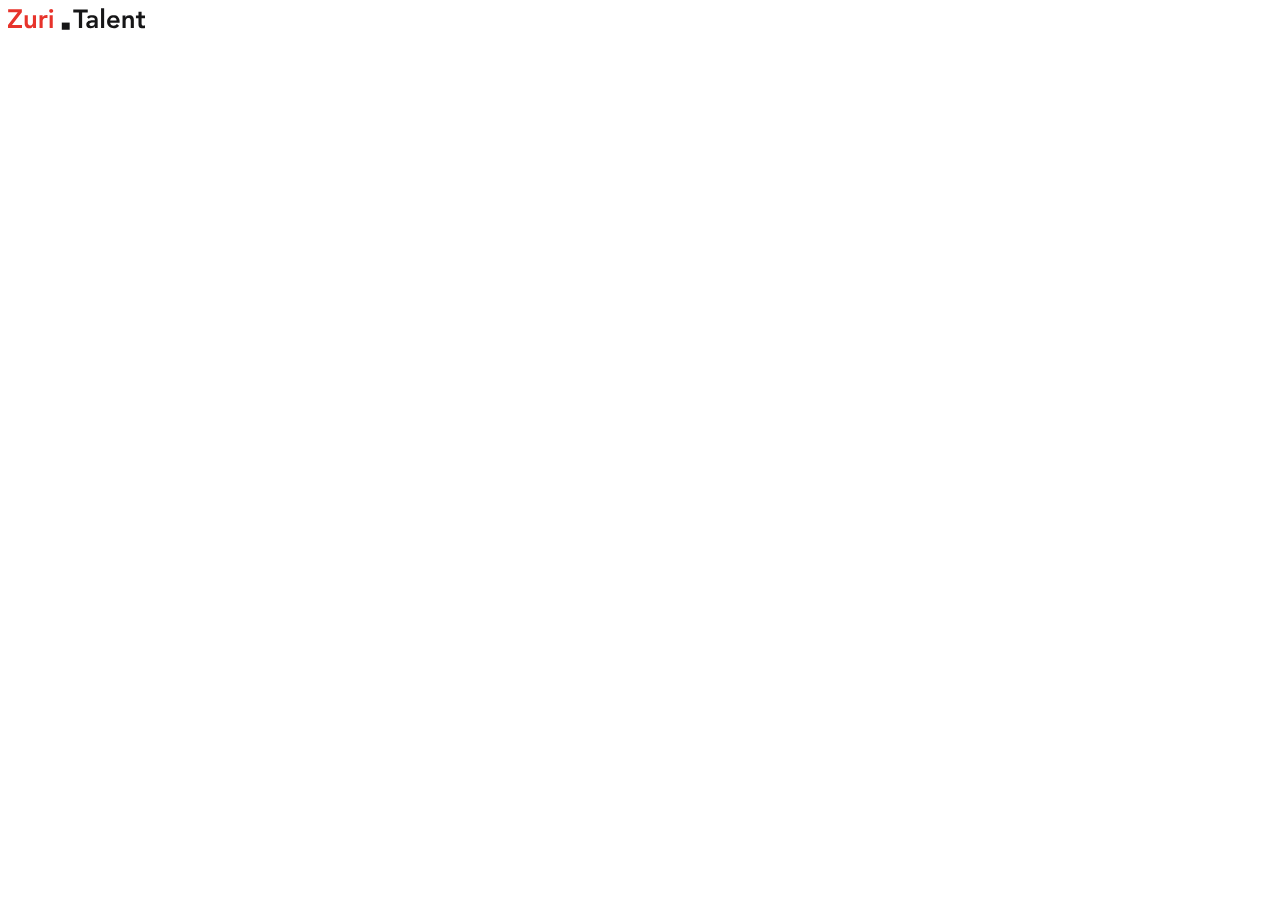
==== Pages/experience.html @ 554e8174 "Add files via upload" ====
<!DOCTYPE html>
<html lang="en">
  <head>
    <meta charset="UTF-8" />
    <meta http-equiv="X-UA-Compatible" content="IE=edge" />
    <meta name="viewport" content="width=device-width, initial-scale=1.0" />
    <title>talent.zuri.team</title>
    <link rel="stylesheet" href="../css/experience.css" />
  </head>
  <body>
    <header>
      <img src="../images/logo2.svg" alt="" />
    </header>
  </body>
</html>
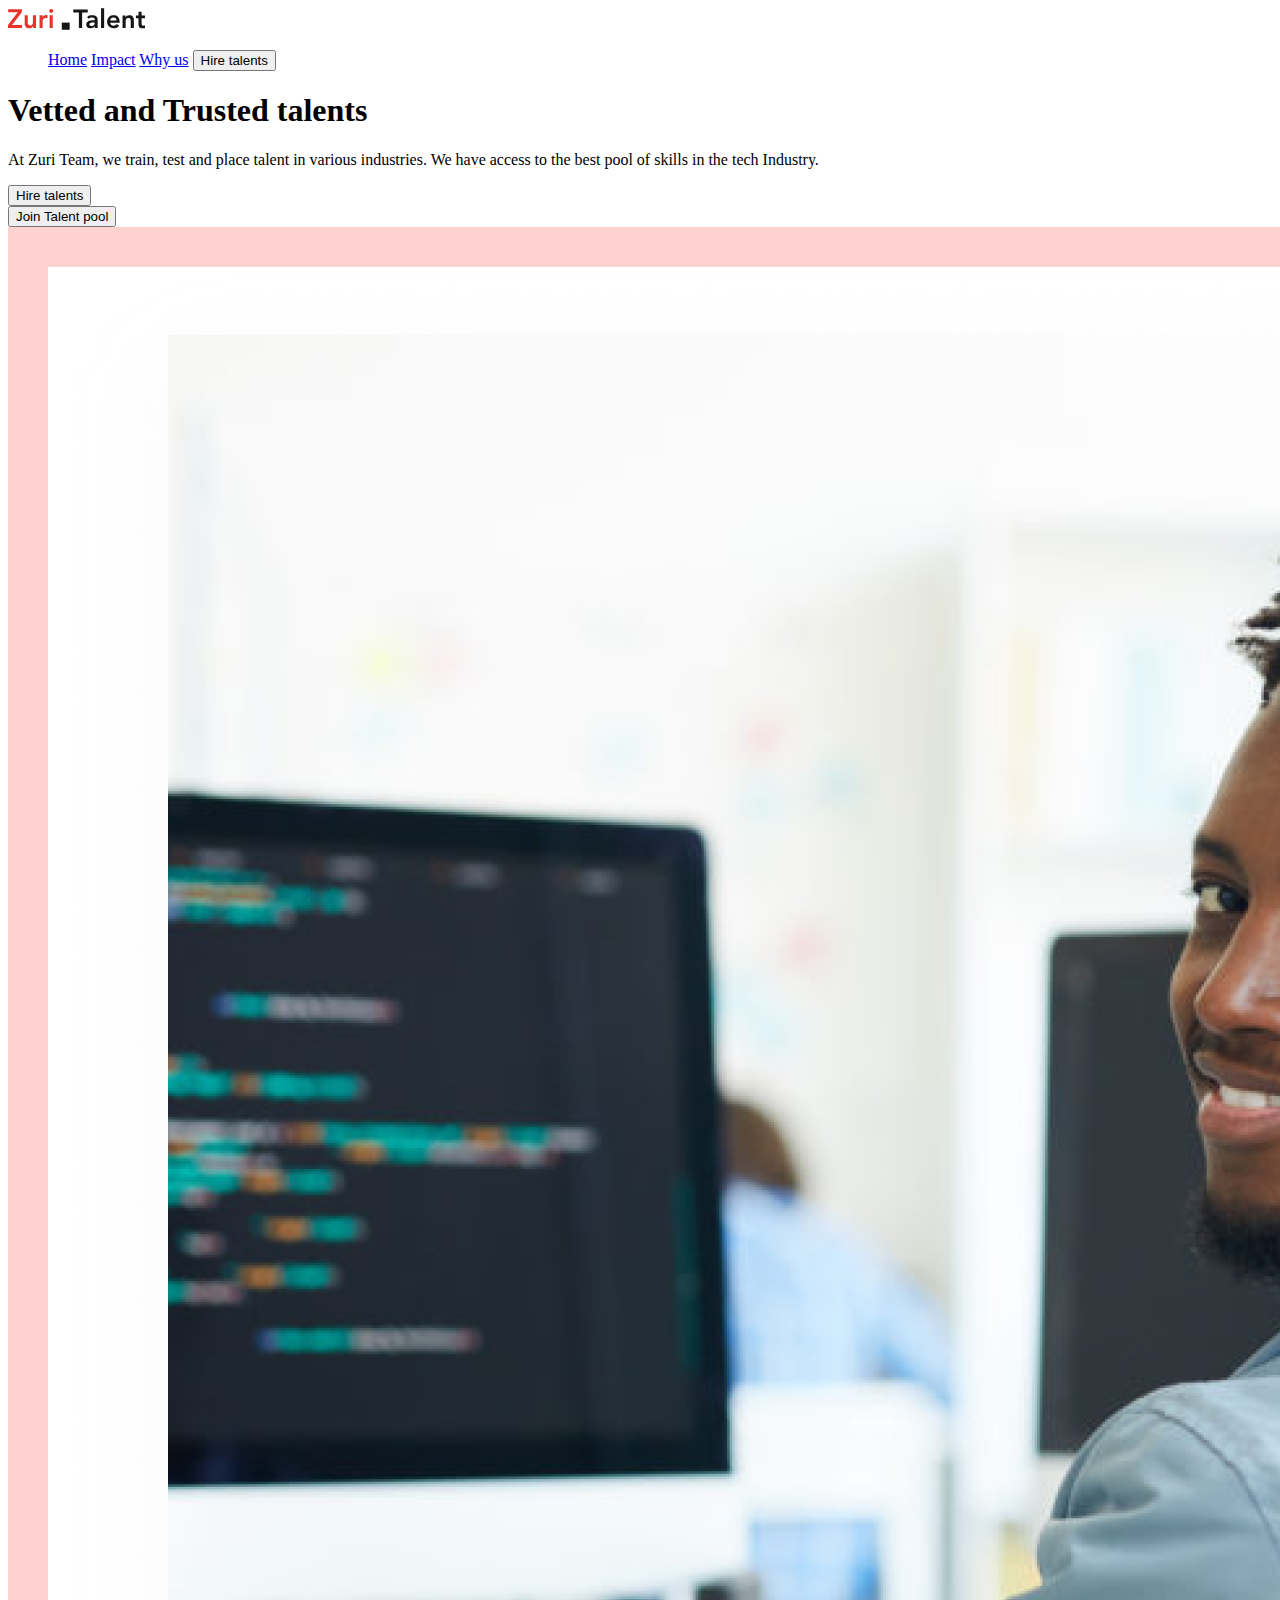
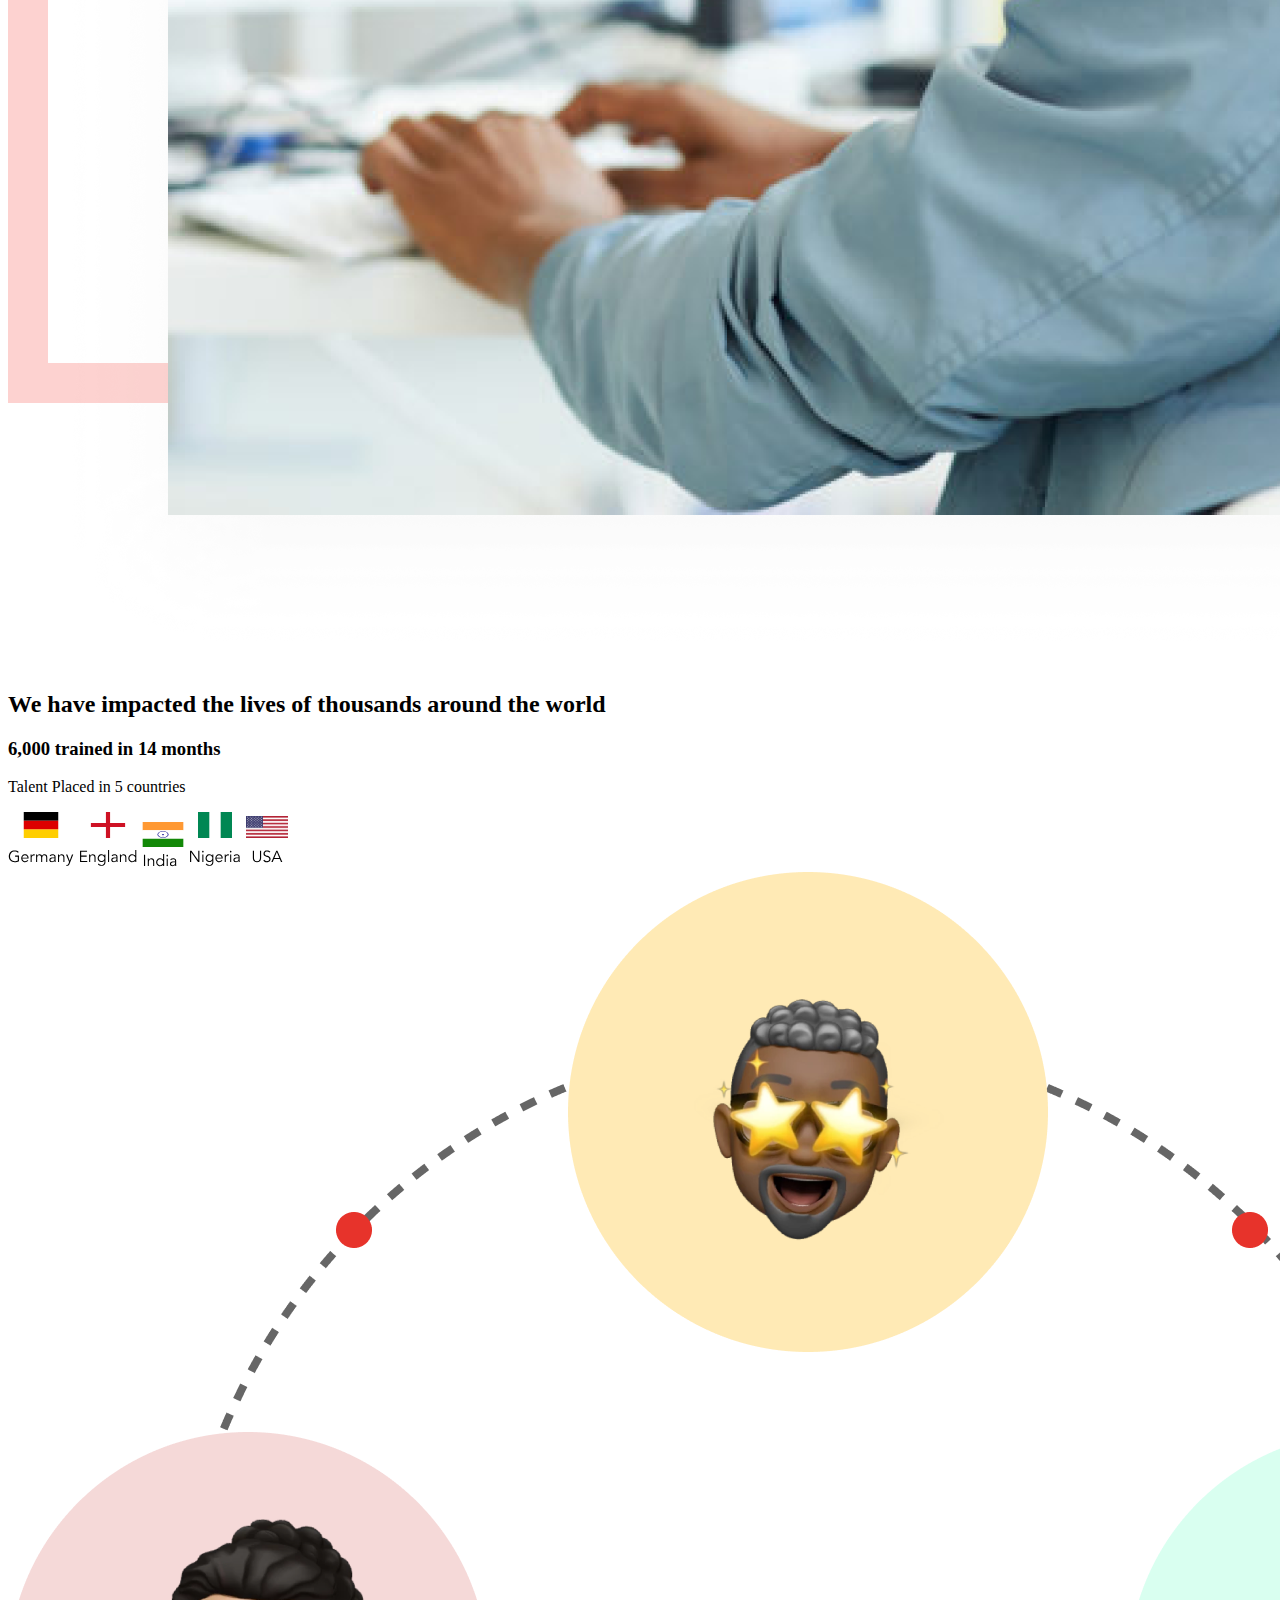
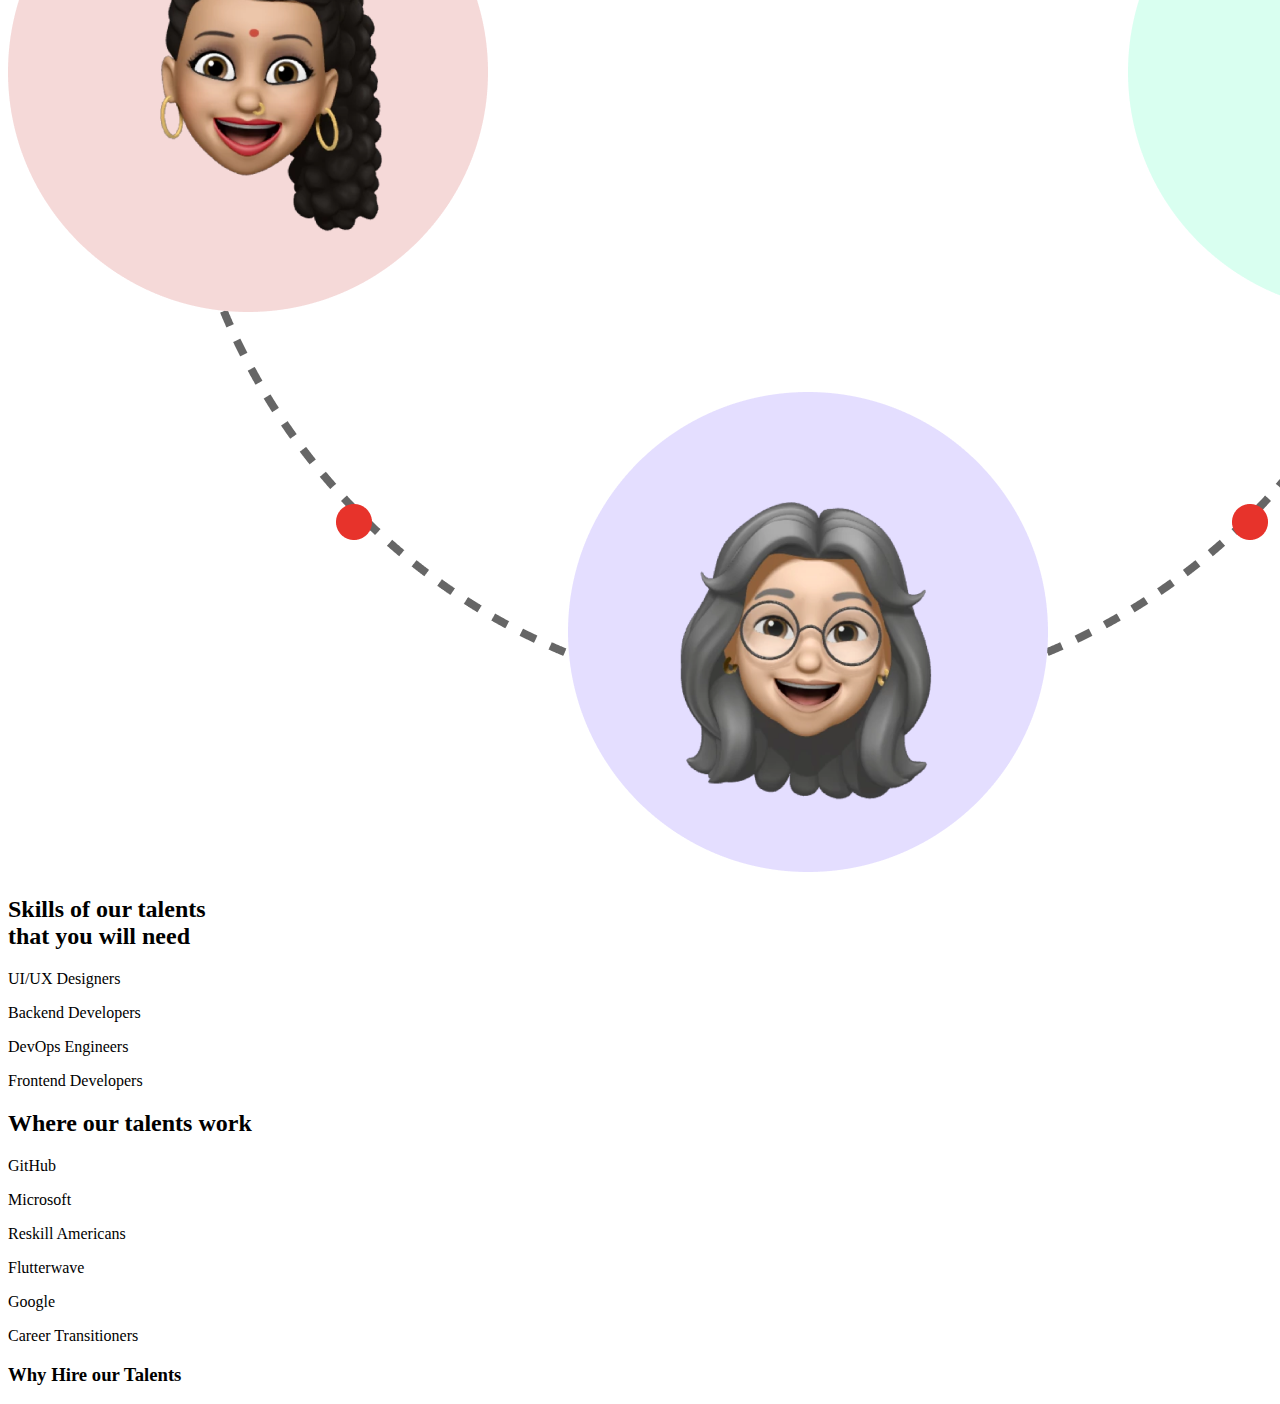
==== commit c8e3b1c0: "Update experience.html" ====
--- a/Pages/experience.html
+++ b/Pages/experience.html
@@ -9,7 +9,112 @@
   </head>
   <body>
     <header>
-      <img src="../images/logo2.svg" alt="" />
+      <nav class="nav-bar">
+        <img src="../images/logo2.svg" alt="logo2" />
+        <ul class="nav-menu">
+          <a href="#" class="nav-item">Home</a>
+          <a href="#" class="nav-item">Impact</a>
+          <a href="#" class="nav-item">Why us</a>
+          <button class="hire1">Hire talents</button>
+        </ul>
+      </nav>
     </header>
+
+    <main>
+      <section class="intro">
+        <h1>Vetted and Trusted <span class="talent"> talents </span></h1>
+
+        <p>
+          At Zuri Team, we train, test and place talent in various industries.
+          We have access to the best pool of skills in the tech Industry.
+        </p>
+        <div class="buttons">
+          <div class="button1">
+            <button class="hire2">Hire talents</button>
+          </div>
+          <div>
+            <button class="join">Join Talent pool</button>
+          </div>
+        </div>
+        <img src="../images/section1.png" alt="section1" />
+      </section>
+
+      <section class="hero">
+        <div class="left-hero">
+          <div class="hero-description">
+            <h2>
+              We have impacted the lives of
+              <span class="thousands"> thousands </span>around the world
+            </h2>
+            <h3>6,000 trained in 14 months</h3>
+            <p>Talent Placed in 5 countries</p>
+          </div>
+
+          <div class="country">
+            <img src="../images/GER.svg" alt="germany" />
+            <img src="../images/ENG.svg" alt="england" />
+            <img src="../images/ind.svg" alt="indian" />
+            <img src="../images/NIG.svg" alt="nigeria" />
+            <img src="../images/ussa.svg" alt="usa" />
+          </div>
+        </div>
+
+        <div class="right-hero">
+          <img class="hero-image" src="../images/section2.png" alt="section2" />
+        </div>
+      </section>
+
+      <section class="talent">
+        <div class="talent-box">
+          <h2 class="talent-heading">
+            Skills of our <span> talents</span><br />
+            that you will need
+          </h2>
+          <div class="talent-blocks">
+            <div class="block1">
+              <p>UI/UX Designers</p>
+            </div>
+            <div class="block2">
+              <p>Backend Developers</p>
+            </div>
+            <div class="block3">
+              <p>DevOps Engineers</p>
+            </div>
+            <div class="block4">
+              <p>Frontend Developers</p>
+            </div>
+          </div>
+        </div>
+
+        <div class="talentWork">
+          <h2 class="talentWork-heading">Where our talents work</h2>
+          <div class="talentWork-blocks">
+            <div class="blockA">
+              <p>GitHub</p>
+            </div>
+            <div class="blockB">
+              <p>Microsoft</p>
+            </div>
+            <div class="blockC">
+              <p>Reskill Americans</p>
+            </div>
+            <div class="blockD">
+              <p>Flutterwave</p>
+            </div>
+            <div class="blockE">
+              <p>Google</p>
+            </div>
+            <div class="blockF">
+              <p>Career Transitioners</p>
+            </div>
+          </div>
+        </div>
+      </section>
+
+      <section class="whyHire">
+        <h3 class="whyHire-Para">Why Hire our Talents</h3>
+        <div class="whyHire-Grid"></div>
+      </section>
+    </main>
   </body>
 </html>
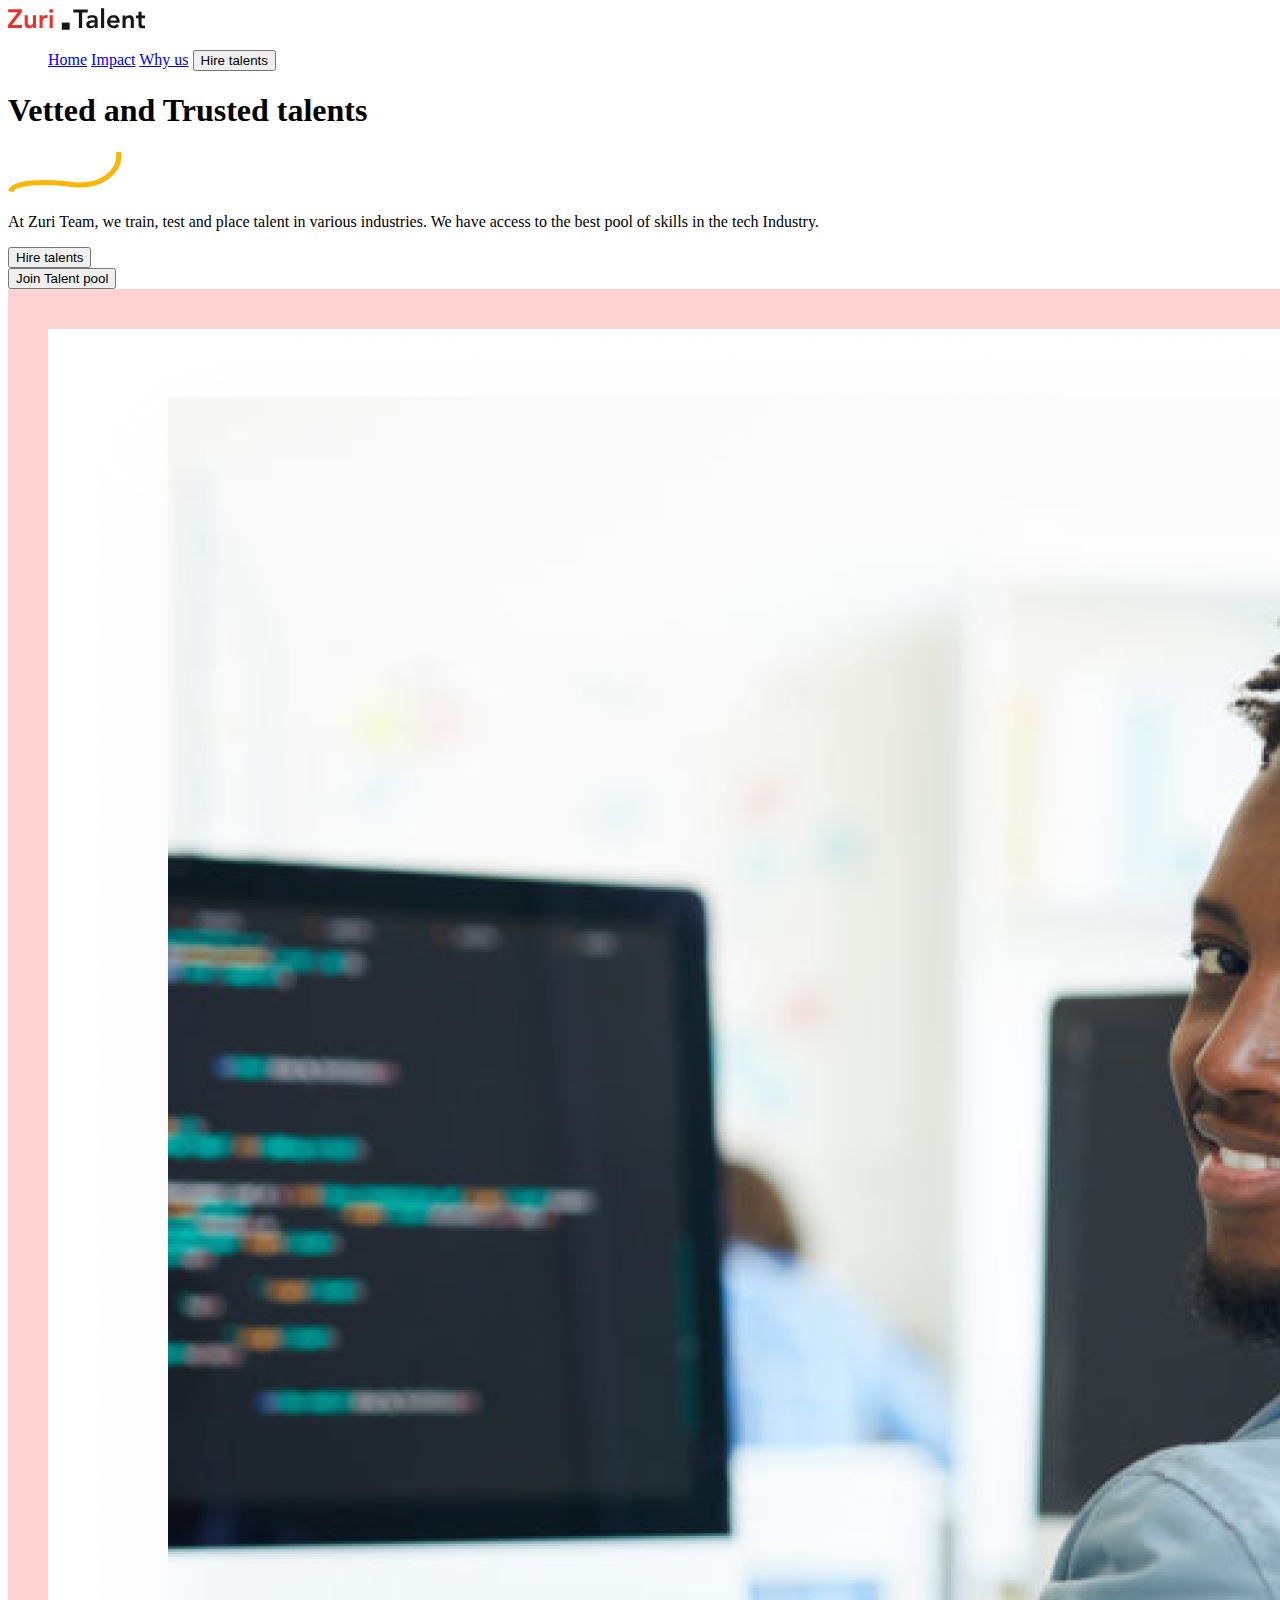
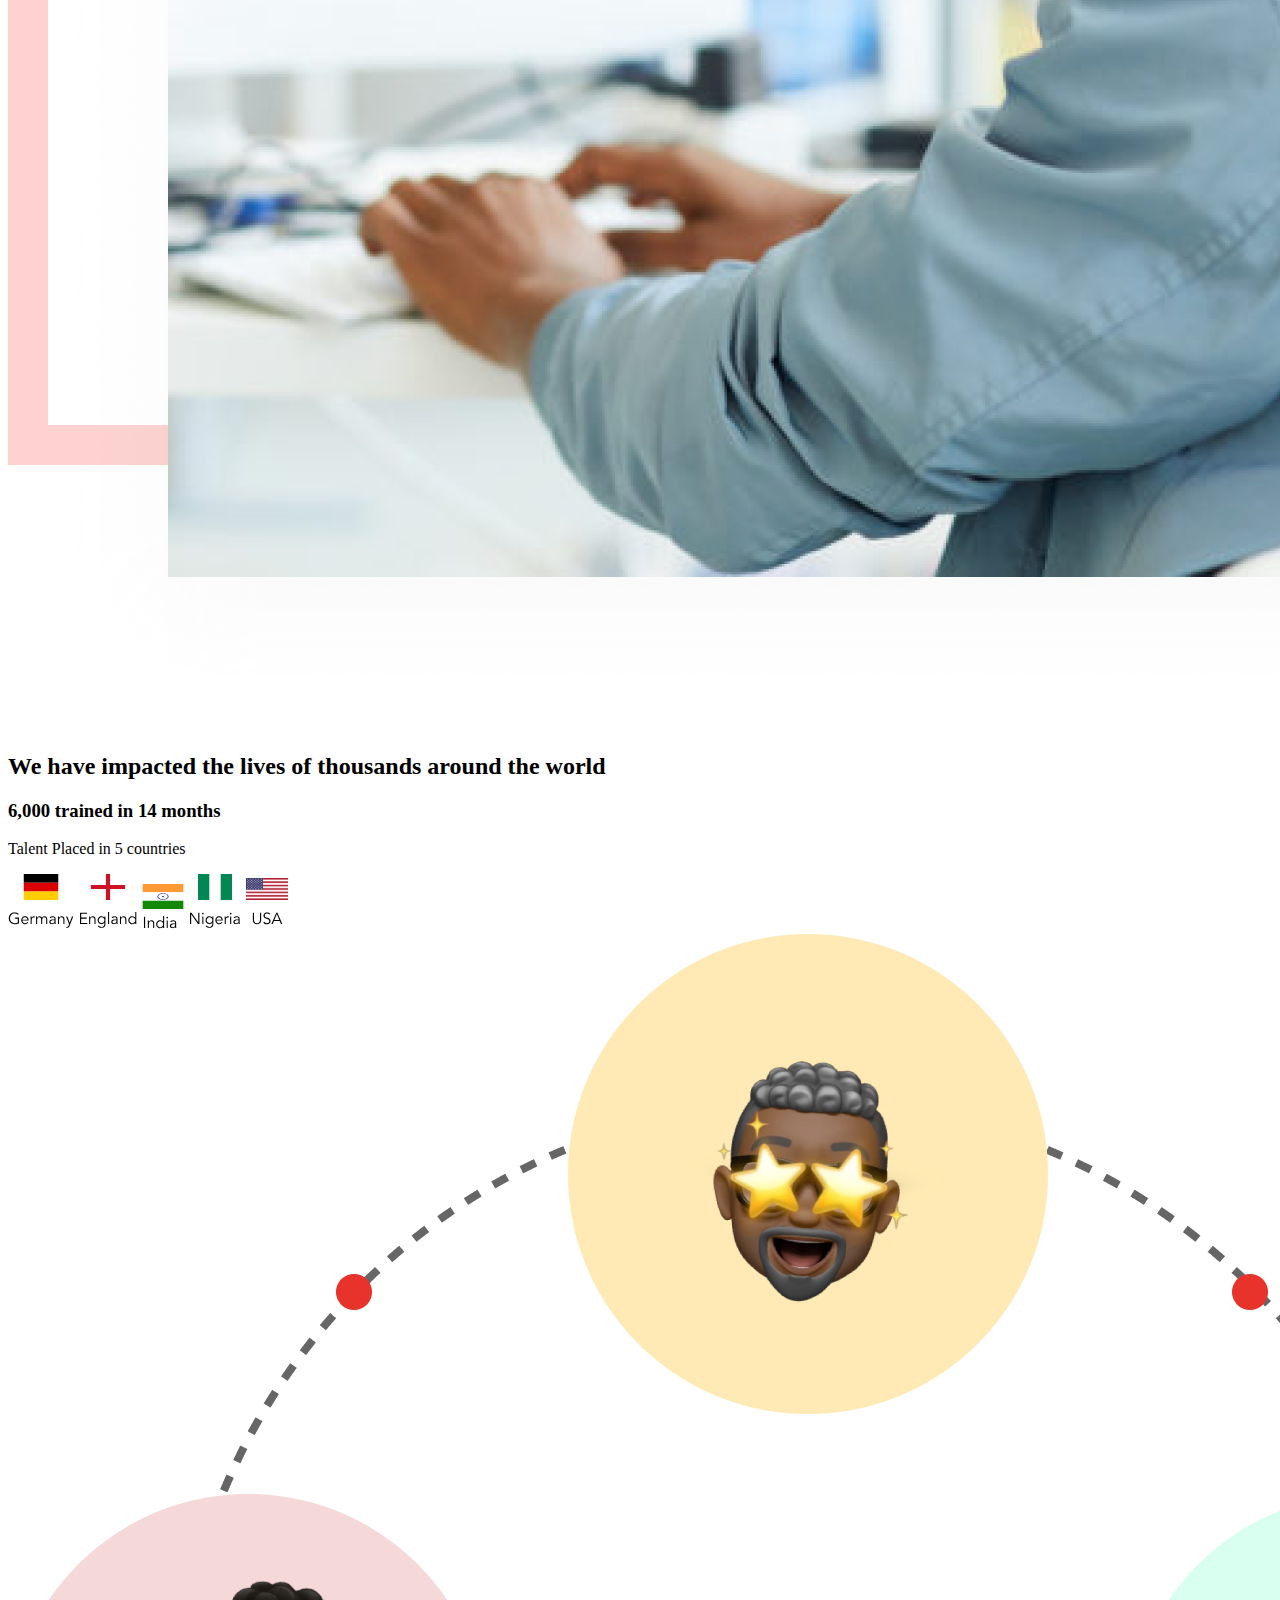
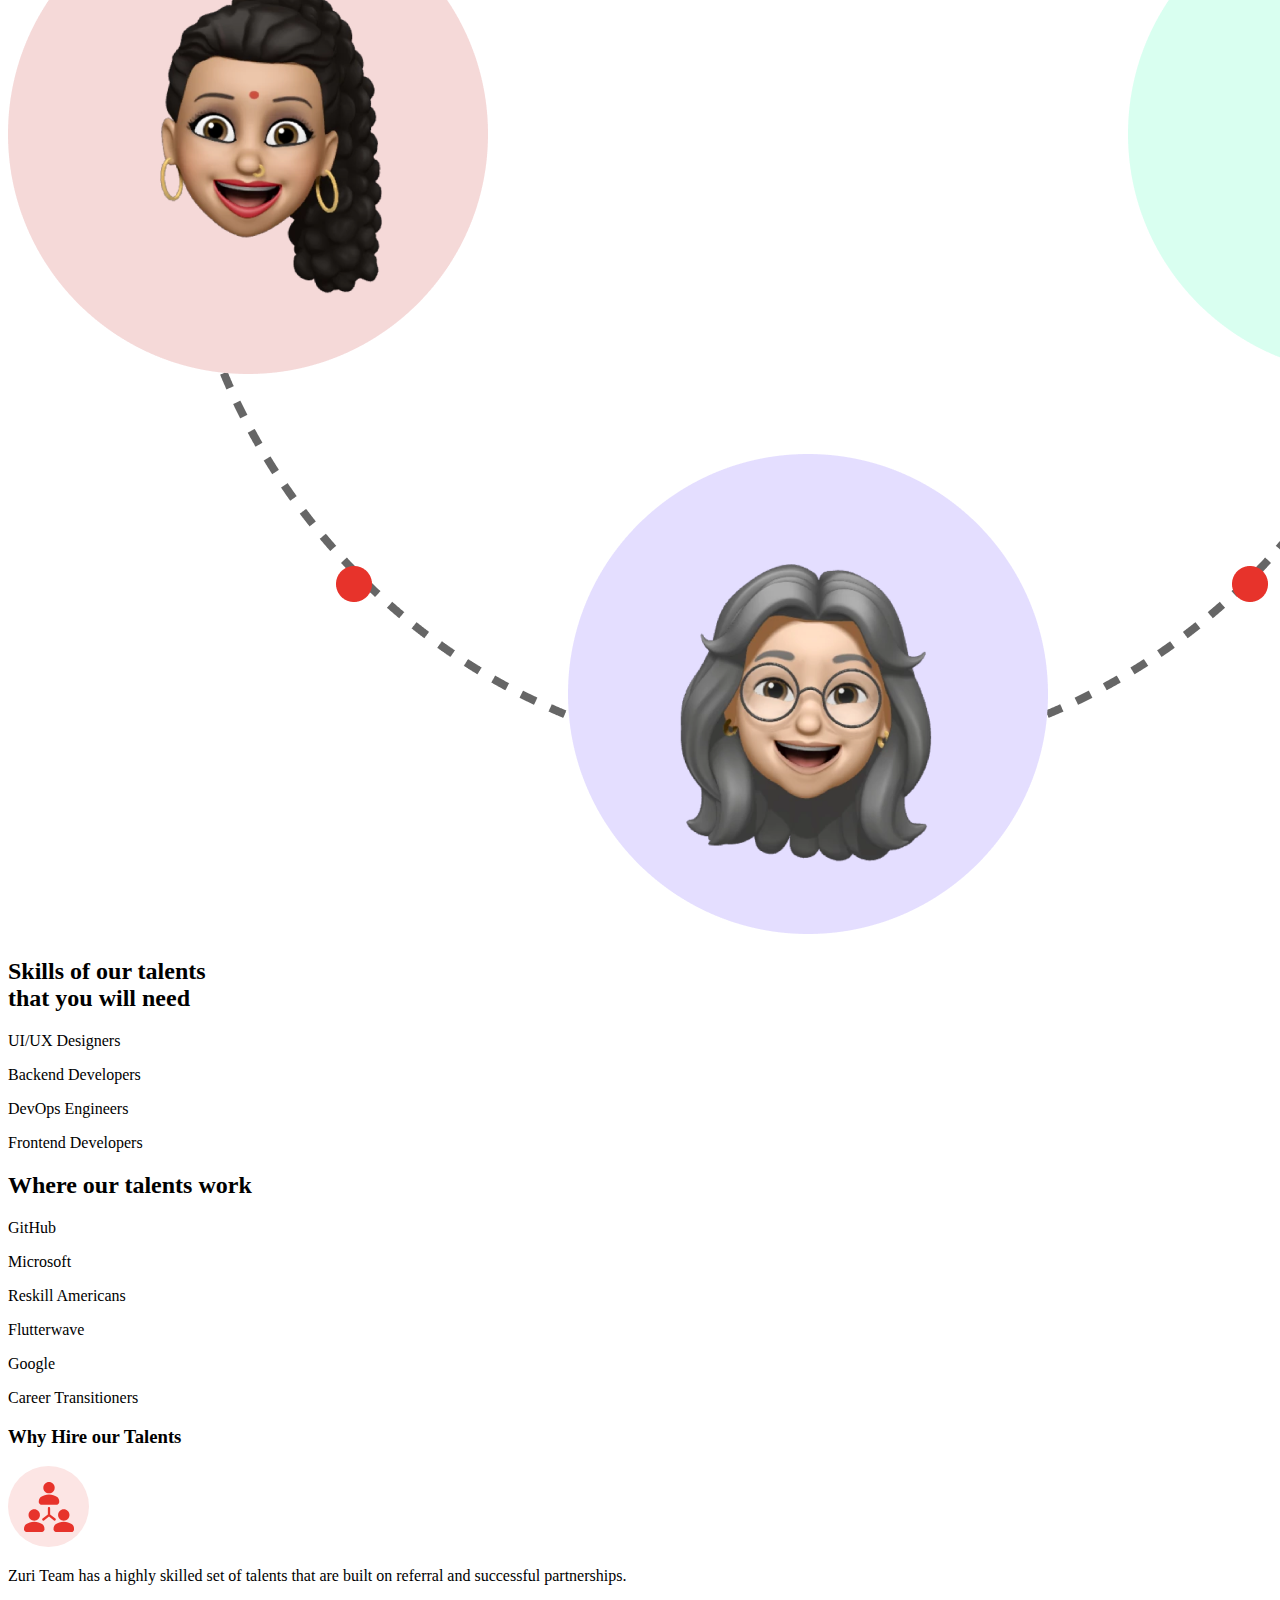
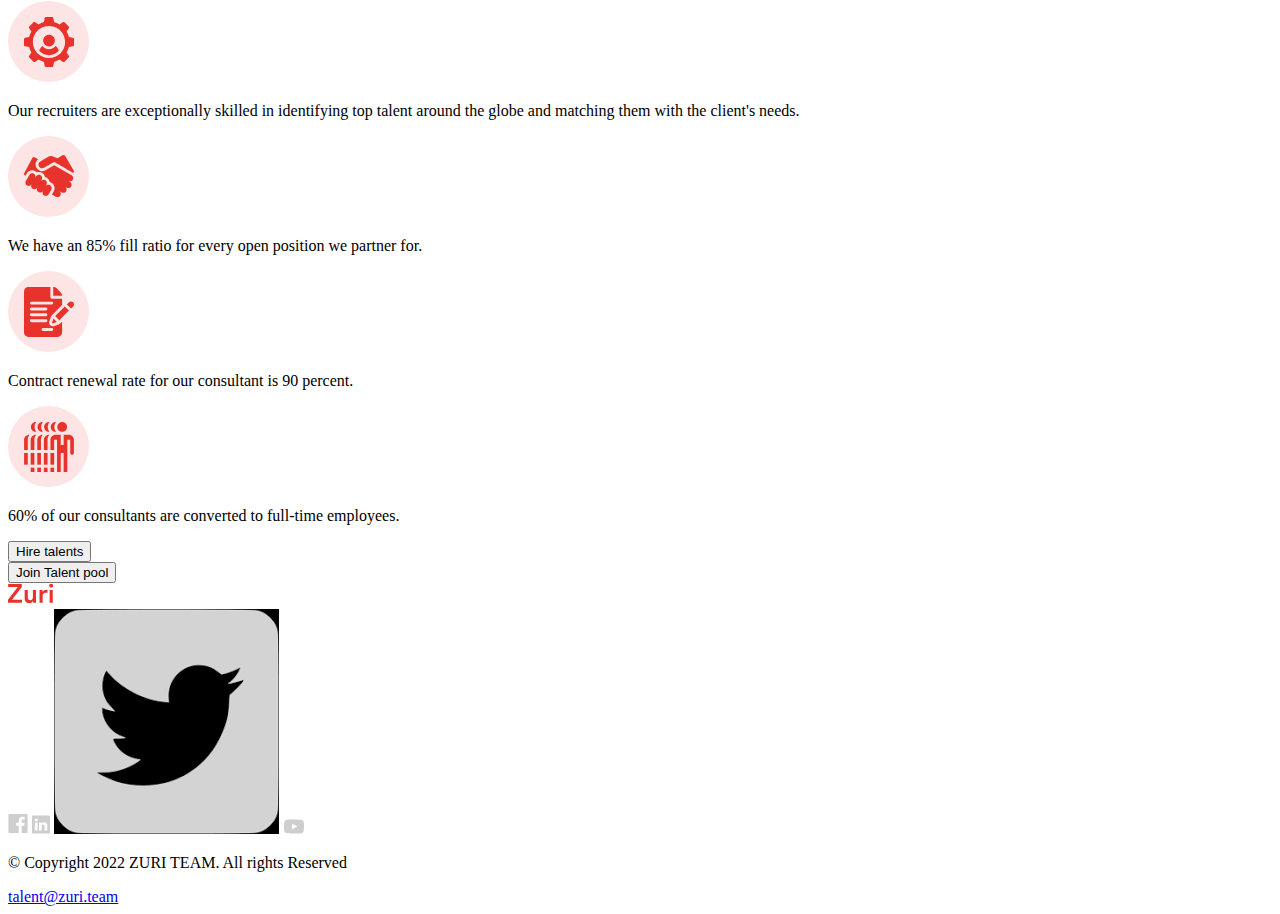
==== commit 10515bfb: "Update experience.html" ====
--- a/Pages/experience.html
+++ b/Pages/experience.html
@@ -5,14 +5,26 @@
     <meta http-equiv="X-UA-Compatible" content="IE=edge" />
     <meta name="viewport" content="width=device-width, initial-scale=1.0" />
     <title>talent.zuri.team</title>
+    <link
+      rel="icon"
+      href="https://talent.zuri.team/favicon.ico"
+      type="image/x-icon"
+    />
     <link rel="stylesheet" href="../css/experience.css" />
+    <link
+      rel="stylesheet"
+      href="https://cdnjs.cloudflare.com/ajax/libs/font-awesome/6.1.2/css/all.min.css"
+      integrity="sha512-1sCRPdkRXhBV2PBLUdRb4tMg1w2YPf37qatUFeS7zlBy7jJI8Lf4VHwWfZZfpXtYSLy85pkm9GaYVYMfw5BC1A=="
+      crossorigin="anonymous"
+      referrerpolicy="no-referrer"
+    />
   </head>
   <body>
     <header>
       <nav class="nav-bar">
         <img src="../images/logo2.svg" alt="logo2" />
         <ul class="nav-menu">
-          <a href="#" class="nav-item">Home</a>
+          <a href="#" class="nav-item1">Home</a>
           <a href="#" class="nav-item">Impact</a>
           <a href="#" class="nav-item">Why us</a>
           <button class="hire1">Hire talents</button>
@@ -22,21 +34,29 @@
 
     <main>
       <section class="intro">
-        <h1>Vetted and Trusted <span class="talent"> talents </span></h1>
-
-        <p>
-          At Zuri Team, we train, test and place talent in various industries.
-          We have access to the best pool of skills in the tech Industry.
-        </p>
-        <div class="buttons">
-          <div class="button1">
-            <button class="hire2">Hire talents</button>
-          </div>
-          <div>
-            <button class="join">Join Talent pool</button>
-          </div>
-        </div>
-        <img src="../images/section1.png" alt="section1" />
+        <div class="vetted">
+          <h1>Vetted and Trusted <span class="talent"> talents </span></h1>
+          <div class="thick">
+            <img src="../images/thick2.svg" alt="thick2" />
+          </div>
+          <p>
+            At Zuri Team, we train, test and place talent in various industries.
+            We have access to the best pool of skills in the tech Industry.
+          </p>
+          <div class="buttons">
+            <div class="button1">
+              <button class="hire2">Hire talents</button>
+            </div>
+            <div>
+              <button class="join">Join Talent pool</button>
+            </div>
+          </div>
+        </div>
+        <img
+          class="section-image"
+          src="../images/section1.png"
+          alt="section1"
+        />
       </section>
 
       <section class="hero">
@@ -113,8 +133,80 @@
 
       <section class="whyHire">
         <h3 class="whyHire-Para">Why Hire our Talents</h3>
-        <div class="whyHire-Grid"></div>
-      </section>
+        <div class="whyHire-Grid">
+          <div class="people">
+            <img src="../images/people.svg" alt="people" />
+            <p>
+              Zuri Team has a highly skilled set of talents that are built on
+              referral and successful partnerships.
+            </p>
+          </div>
+
+          <div class="mech">
+            <img src="../images/mech.svg" alt="mech" />
+            <p>
+              Our recruiters are exceptionally skilled in identifying top talent
+              around the globe and matching them with the client's needs.
+            </p>
+          </div>
+
+          <div class="hand">
+            <img src="../images/hand (1).svg" alt="hand" />
+            <p>
+              We have an 85% fill ratio for every open position we partner for.
+            </p>
+          </div>
+
+          <div class="write">
+            <img src="../images/write.svg" alt="write" />
+            <p>Contract renewal rate for our consultant is 90 percent.</p>
+          </div>
+
+          <div class="many">
+            <img src="../images/many.svg" alt="many" />
+            <p>60% of our consultants are converted to full-time employees.</p>
+          </div>
+        </div>
+      </section>
+
+      <div class="buttons">
+        <div class="button1">
+          <button class="hire2">Hire talents</button>
+        </div>
+        <div>
+          <button class="join">Join Talent pool</button>
+        </div>
+      </div>
     </main>
+
+    <footer>
+      <section class="foot1">
+        <div class="foot-logo">
+          <img src="../images/logo (1).svg" alt="logo" />
+        </div>
+
+        <div class="foot-icon">
+          <a href="https://web.facebook.com/thezuriteam">
+            <img src="../images/facebook.svg" alt="facebook"
+          /></a>
+          <a href="https://zuri.team/#"
+            ><img src="../images/linkd.svg" alt="linkedin"
+          /></a>
+          <a href="https://twitter.com/theZuriTeam">
+            <img src="../images/twit.png" alt="twitter"
+          /></a>
+          <a href="#"><img src="../images/youtube.svg" alt="youtube" /></a>
+        </div>
+      </section>
+
+      <section class="foot2">
+        <div class="copyright">
+          <p>&copy; Copyright 2022 ZURI TEAM. All rights Reserved</p>
+        </div>
+        <div class="site">
+          <a href="mailto:talent@zuri.team">talent@zuri.team</a>
+        </div>
+      </section>
+    </footer>
   </body>
 </html>
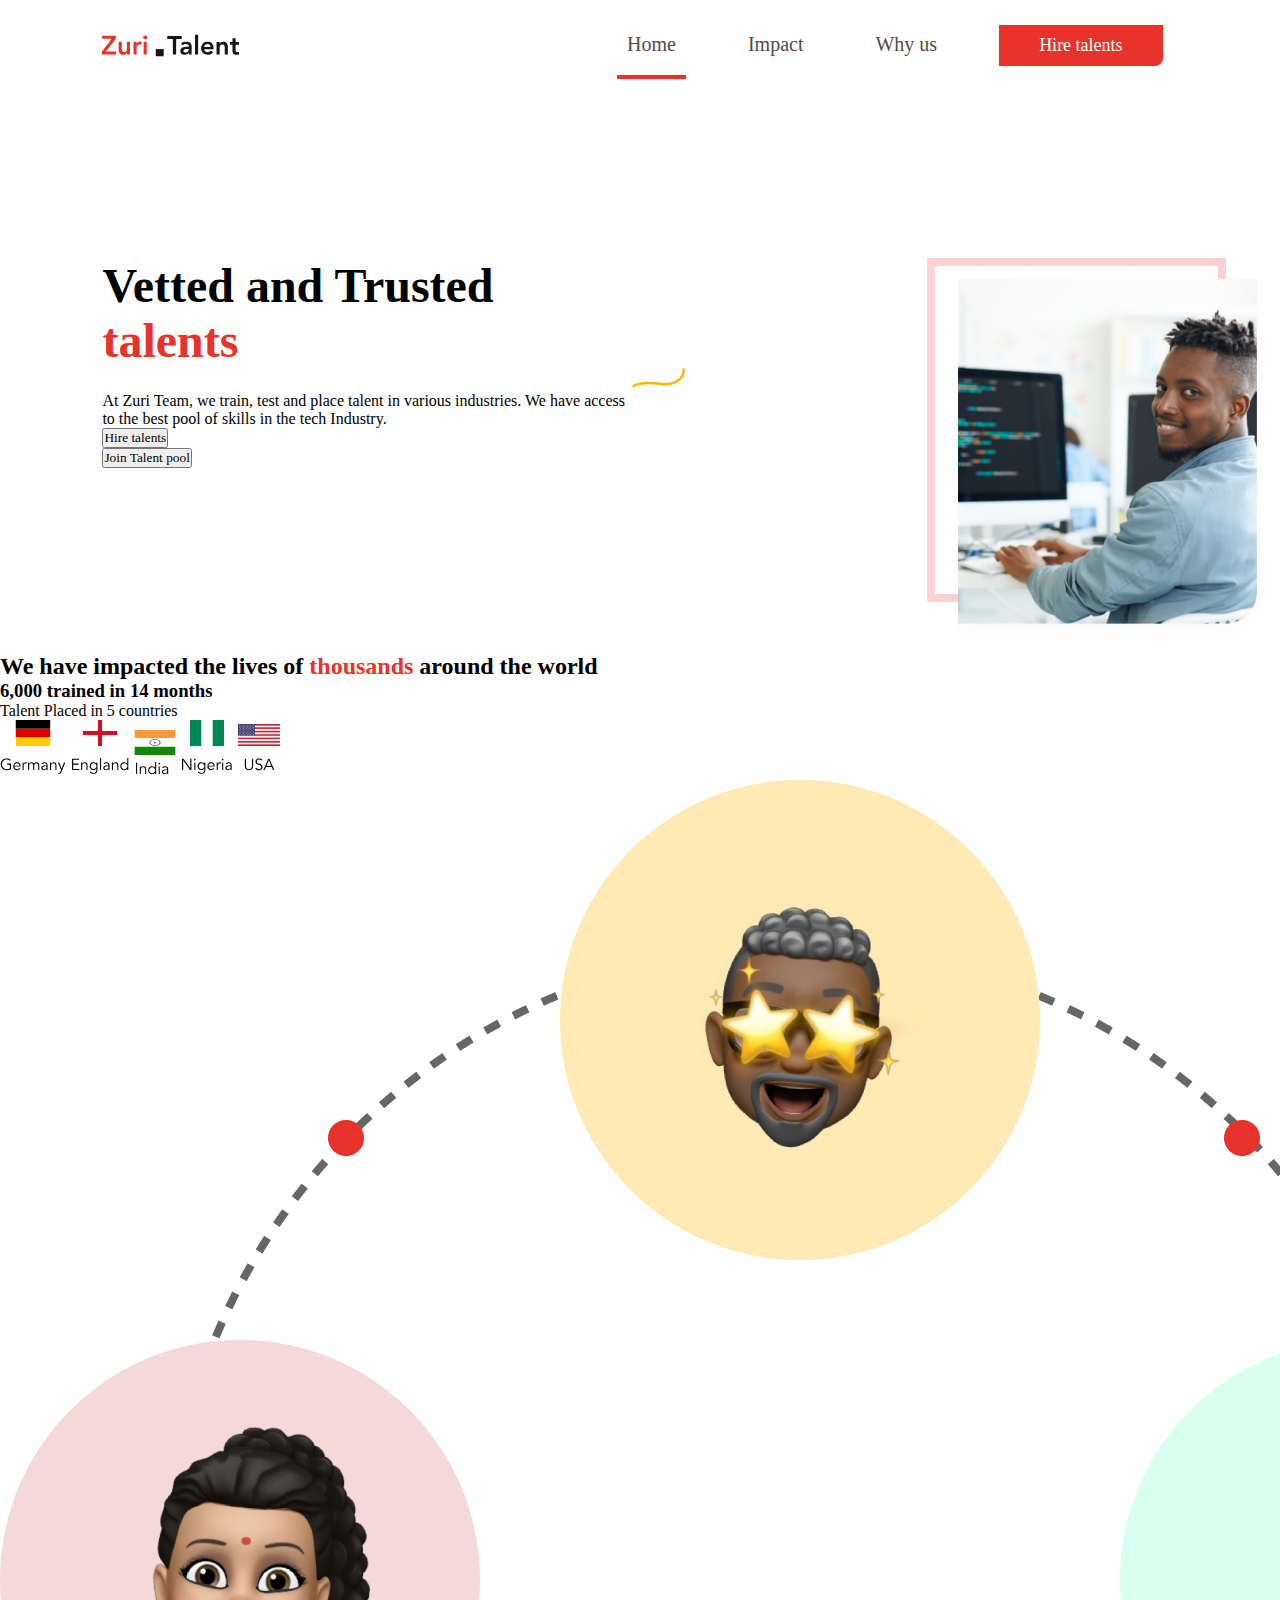
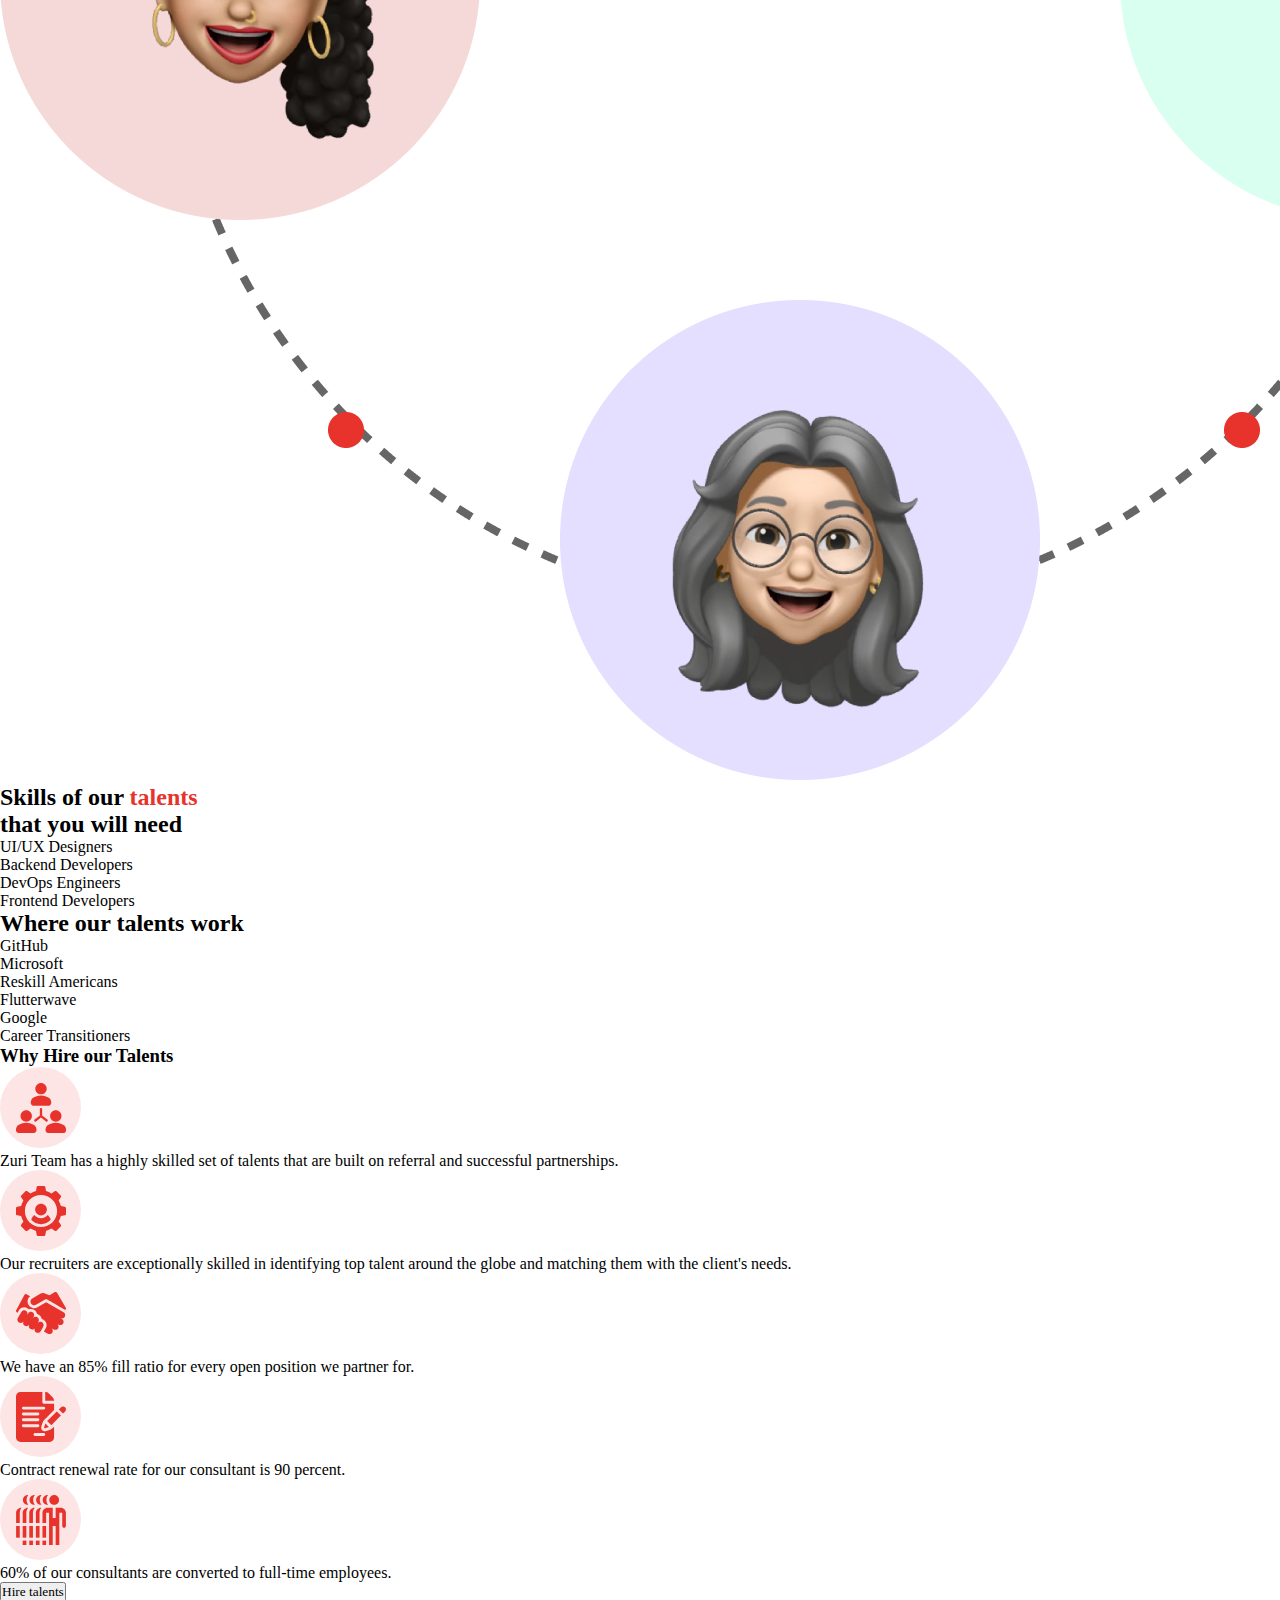
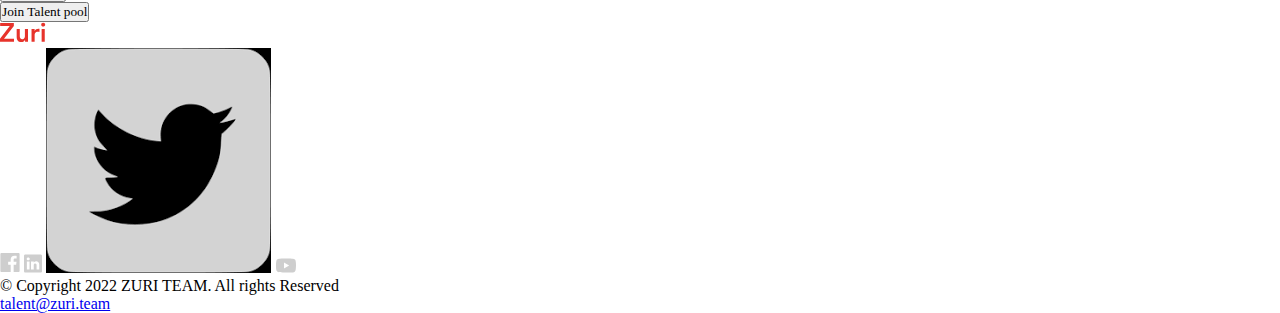
==== commit 290de5fc: "Update experience.html" ====
--- a/Pages/experience.html
+++ b/Pages/experience.html
@@ -47,7 +47,7 @@
             <div class="button1">
               <button class="hire2">Hire talents</button>
             </div>
-            <div>
+            <div class="button2">
               <button class="join">Join Talent pool</button>
             </div>
           </div>
--- a/css/experience.css
+++ b/css/experience.css
@@ -0,0 +1,78 @@
+* {
+  margin: 0;
+  padding: 0;
+  box-sizing: border-box;
+  font-family: Graphik;
+}
+
+body {
+  width: 100%;
+}
+
+.nav-bar {
+  display: flex;
+  flex-direction: row;
+  margin: 25px 8%;
+  justify-content: space-between;
+}
+
+.nav-menu a {
+  text-decoration: none;
+  color: #514949;
+  margin-right: 3rem;
+  font-size: 20px;
+  padding: 20px 10px;
+}
+
+.nav-menu a:hover {
+  background-color: rgba(149, 195, 211, 0.089);
+}
+.nav-item1 {
+  border-bottom: 4px solid #e7332b;
+}
+
+.hire1 {
+  background-color: #e7332b;
+  color: white;
+  font-size: 18px;
+  margin-right: 15px;
+  padding: 10px 40px;
+  border-bottom-right-radius: 8px;
+  border: none;
+}
+
+.intro {
+  display: flex;
+  margin-top: 15%;
+  margin-left: 8%;
+}
+.vetted {
+  display: flex;
+  flex-direction: column;
+  margin-right: 15%;
+}
+
+.vetted h1 {
+  font-size: 48px;
+}
+
+span {
+  color: #e7332b;
+}
+
+.thick {
+  align-items: flex-end;
+  justify-content: right;
+}
+
+.thick img {
+  width: 10%;
+  margin-left: 100%;
+}
+
+.section-image {
+  width: 30%;
+  height: 35%;
+  align-items: flex-end;
+  margin-left: 10%;
+}
